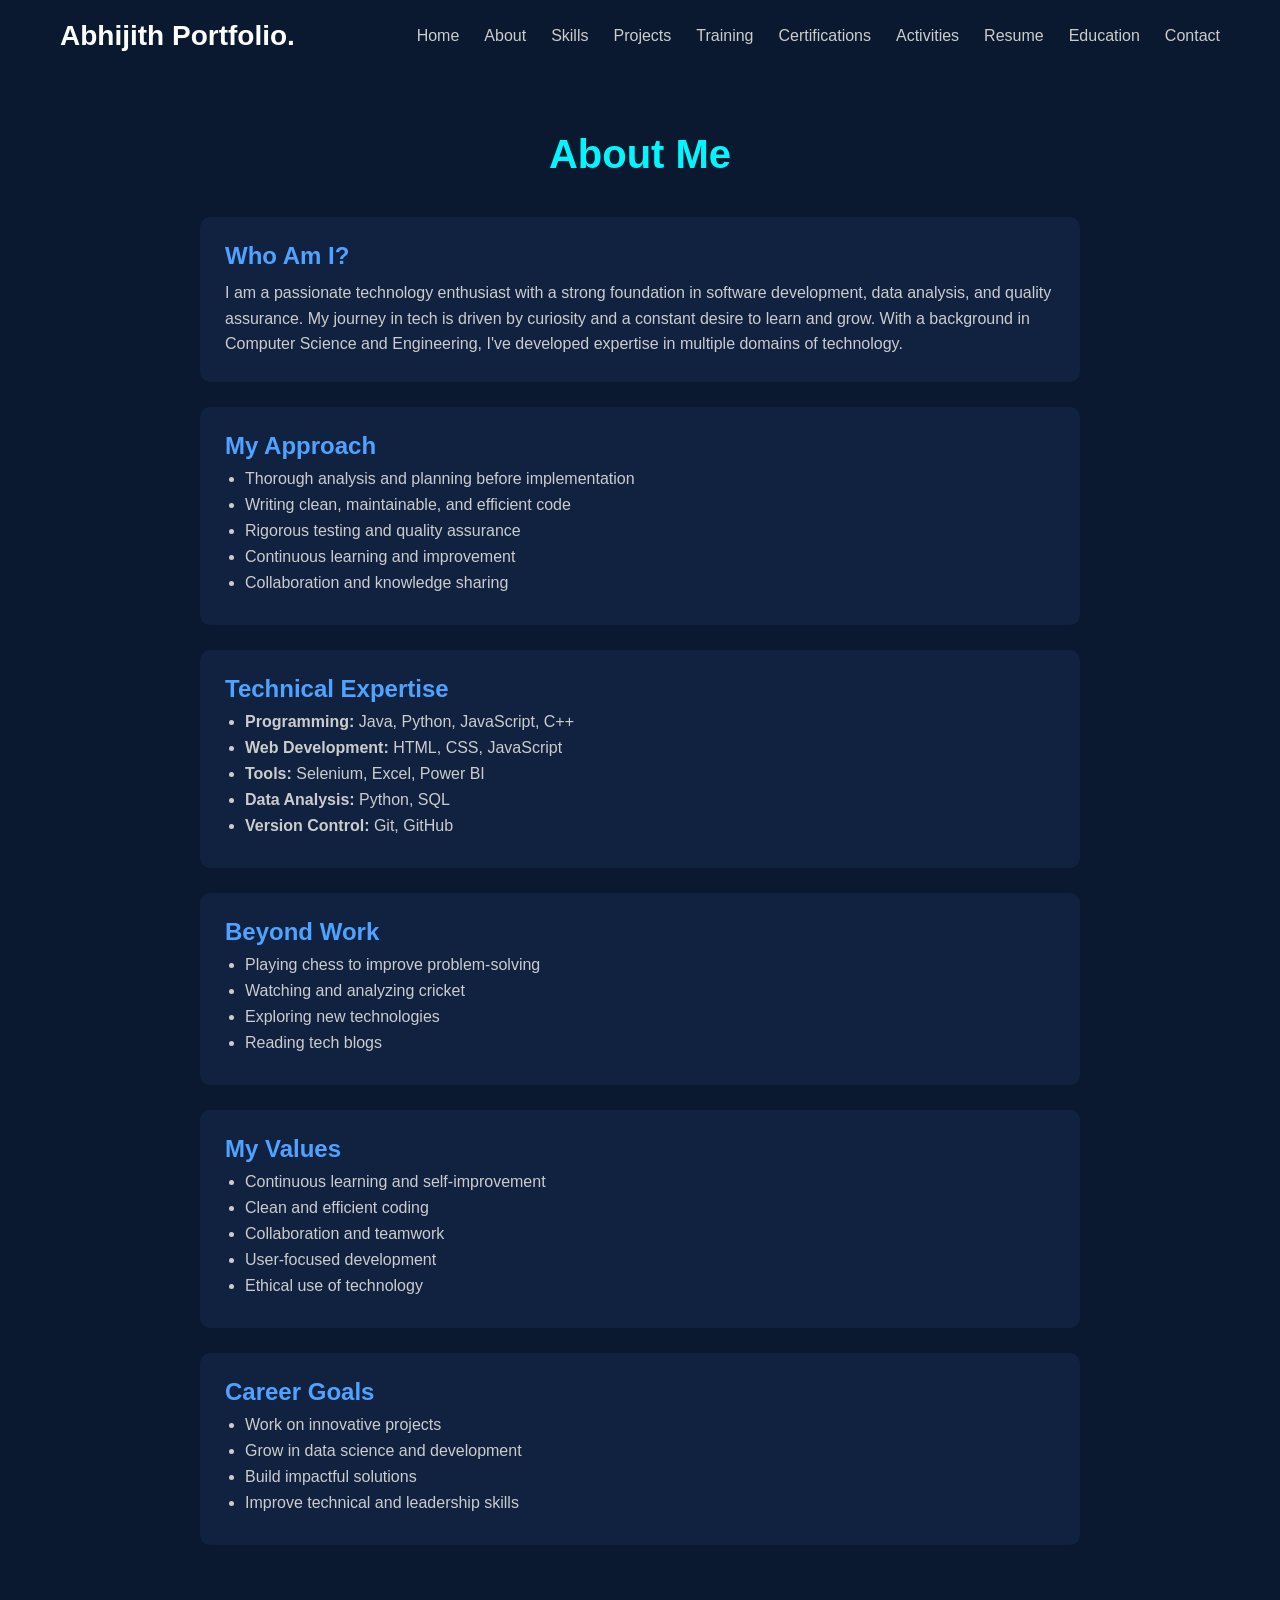
==== about.html @ 68496310 "first commit" ====
<!DOCTYPE html>
<html lang="en">
<head>
  <meta charset="UTF-8">
  <title>About - Abhijith</title>
  <link rel="stylesheet" href="css/style.css">
</head>

<body>

  <!-- 🔥 NAVBAR -->
  <header>
    <div class="navbar">
      <h1 class="logo">Abhijith Portfolio.</h1>

<nav>
        <ul>
    <li><a href="index.html">Home</a></li>
                    <li><a href="about.html">About</a></li>
                    <li><a href="skills.html">Skills</a></li>
                    <li><a href="projects.html">Projects</a></li>
                    
                    <li><a href="Training.html">Training</a></li>
                    <li><a href="Certifications.html">Certifications</a></li>
                    <li><a href="actitvities.html">Activities</a></li>
                    
                    <li><a href="resume.html">Resume</a></li>
                    
                    
                    <li><a href="education.html">Education</a></li>
                    <li><a href="contact.html">Contact</a></li>
                    
        </ul>
      </nav>
    </div>
  </header>

  <!-- 🔥 ABOUT SECTION -->
  <section class="about">

    <h1 class="title">About Me</h1>

    <!-- Who Am I -->
    <div class="about-box">
      <h2>Who Am I?</h2>
      <p>
        I am a passionate technology enthusiast with a strong foundation in software development, 
        data analysis, and quality assurance. My journey in tech is driven by curiosity and a 
        constant desire to learn and grow. With a background in Computer Science and Engineering, 
        I've developed expertise in multiple domains of technology.
      </p>
    </div>

    <!-- My Approach -->
    <div class="about-box">
      <h2>My Approach</h2>
      <ul>
        <li>Thorough analysis and planning before implementation</li>
        <li>Writing clean, maintainable, and efficient code</li>
        <li>Rigorous testing and quality assurance</li>
        <li>Continuous learning and improvement</li>
        <li>Collaboration and knowledge sharing</li>
      </ul>
    </div>

    <!-- Technical Expertise -->
    <div class="about-box">
      <h2>Technical Expertise</h2>
      <ul>
        <li><b>Programming:</b> Java, Python, JavaScript, C++</li>
        <li><b>Web Development:</b> HTML, CSS, JavaScript</li>
        <li><b>Tools:</b> Selenium, Excel, Power BI</li>
        <li><b>Data Analysis:</b> Python, SQL</li>
        <li><b>Version Control:</b> Git, GitHub</li>
      </ul>
    </div>

    <!-- Beyond Work -->
    <div class="about-box">
      <h2>Beyond Work</h2>
      <ul>
        <li>Playing chess to improve problem-solving</li>
        <li>Watching and analyzing cricket</li>
        <li>Exploring new technologies</li>
        <li>Reading tech blogs</li>
      </ul>
    </div>

    <!-- Values -->
    <div class="about-box">
      <h2>My Values</h2>
      <ul>
        <li>Continuous learning and self-improvement</li>
        <li>Clean and efficient coding</li>
        <li>Collaboration and teamwork</li>
        <li>User-focused development</li>
        <li>Ethical use of technology</li>
      </ul>
    </div>

    <!-- Goals -->
    <div class="about-box">
      <h2>Career Goals</h2>
      <ul>
        <li>Work on innovative projects</li>
        <li>Grow in data science and development</li>
        <li>Build impactful solutions</li>
        <li>Improve technical and leadership skills</li>
      </ul>
    </div>

  </section>

</body>
</html>
---- css/style.css ----
/* 🔄 Reset */
* {
  margin: 0;
  padding: 0;
  box-sizing: border-box;
  font-family: Arial, sans-serif;
}

/* 🌑 Background */
body {
  background: #0a192f;
  color: white;
}

/* 🔥 NAVBAR */
.navbar {
  display: flex;
  justify-content: space-between;
  align-items: center;
  padding: 20px 60px;
}

.logo {
  font-size: 28px;
  font-weight: bold;
}

/* Navigation */
nav ul {
  display: flex;
  list-style: none;
  gap: 25px;
}

nav ul li a {
  color: #ccc;
  text-decoration: none;
  transition: 0.3s;
}

nav ul li a:hover,
.active {
  color: #00f7ff;
}

/* 🔥 HERO SECTION */
.hero {
  display: flex;
  justify-content: space-between;
  align-items: center;
  padding: 80px 60px;
}

/* LEFT SIDE */
.hero-text {
  max-width: 600px;
}

.hero-text h3 {
  color: #00f7ff;
  margin-bottom: 10px;
}

.hero-text h1 {
  font-size: 60px;
  margin-bottom: 10px;
}

.hero-text h2 {
  color: #4fa3ff;
  margin-bottom: 15px;
}

.hero-text p {
  color: #ccc;
  margin-bottom: 25px;
  line-height: 1.6;
}

/* Buttons */
.buttons {
  display: flex;
  gap: 15px;
}

.btn {
  padding: 10px 18px;
  border-radius: 6px;
  text-decoration: none;
  color: white;
  font-size: 14px;
  transition: 0.3s;
}

/* Button styles */
.green {
  background: #00c896;
}

.dark {
  background: #1c2b4a;
}

.blue {
  background: #2f6df6;
}

.btn:hover {
  transform: scale(1.05);
}


.hero-img {
  transform: translateX(-40px);
}
.hero-img img {
  width: 450px;
  height: 450px;
  object-fit: cover;

  object-position: top;   /* 👈 THIS FIXES FACE VISIBILITY */

  border-radius: 50%;
  box-shadow: 0 0 40px rgba(0, 247, 255, 0.6);
}

/* 🔥 ABOUT PAGE */
.about {
  padding: 60px;
  max-width: 1000px;
  margin: auto;
}

/* Title */
.title {
  text-align: center;
  font-size: 40px;
  margin-bottom: 40px;
  color: #00f7ff;
}

/* Boxes */
.about-box {
  background: #112240;
  padding: 25px;
  margin-bottom: 25px;
  border-radius: 10px;
  transition: 0.3s;
}

.about-box:hover {
  transform: translateY(-5px);
}

/* Headings */
.about-box h2 {
  color: #4fa3ff;
  margin-bottom: 10px;
}

/* Text */
.about-box p {
  color: #ccc;
  line-height: 1.6;
}

/* Lists */
.about-box ul {
  padding-left: 20px;
}

.about-box ul li {
  margin-bottom: 8px;
  color: #ccc;
}

/* EDUCATION SECTION */
.education {
  padding: 60px;
}

/* Title */
.edu-title {
  text-align: center;
  font-size: 42px;
  color: #4fa3ff;
  margin-bottom: 50px;
}

/* Card */
.edu-card {
  display: flex;
  align-items: center;
  gap: 20px;

  background: #111;
  padding: 25px;
  border-radius: 15px;
  margin-bottom: 30px;

  box-shadow: 0 0 20px rgba(0, 247, 255, 0.2);
  transition: 0.3s;
}

.edu-card:hover {
  transform: translateY(-5px);
  box-shadow: 0 0 35px rgba(0, 247, 255, 0.5);
}

/* Left Image */
.edu-left img {
  width: 70px;
  height: 70px;
  border-radius: 50%;
  object-fit: cover;

  border: 3px solid #00f7ff;
}

/* Right Content */
.edu-right h3 {
  font-size: 18px;
  color: #ccc;
}

.edu-right h2 {
  font-size: 24px;
  color: #00f7ff;
  margin: 5px 0;
}

.edu-right p {
  color: #aaa;
  font-size: 14px;
}

/* 🔥 CERTIFICATIONS SECTION */
.certifications {
  padding: 60px;
}

/* Title */
.cert-title {
  text-align: center;
  font-size: 40px;
  color: #4fa3ff;
  margin-bottom: 40px;
}

/* Grid */
.cert-container {
  display: grid;
  grid-template-columns: repeat(auto-fit, minmax(280px, 1fr));
  gap: 30px;
}

/* Card */
.cert-card {
  background: #1c1c3c;
  padding: 25px;
  border-radius: 15px;
  color: white;

  border: 1px solid rgba(0, 247, 255, 0.2);
  transition: 0.3s;
}

.cert-card:hover {
  transform: translateY(-8px);
  box-shadow: 0 0 20px rgba(0, 247, 255, 0.3);
}

/* Title */
.cert-card h2 {
  font-size: 20px;
  margin-bottom: 15px;
}

/* Text */
.cert-card p {
  color: #ccc;
  margin-bottom: 8px;
}

/* Skills */
.skills {
  margin-top: 10px;
  margin-bottom: 20px;
}

.skills span {
  display: inline-block;
  background: #2a2a6a;
  padding: 6px 10px;
  margin: 4px;
  border-radius: 8px;
  font-size: 12px;
}

/* Button */
.cert-btn {
  display: block;
  text-align: center;
  background: #ccc;
  color: #000;
  padding: 10px;
  border-radius: 8px;
  text-decoration: none;
  font-weight: bold;
}

.cert-btn:hover {
  background: #00f7ff;
}

/* 🔥 RESUME SECTION */
.resume-section {
  padding: 60px;
  text-align: center;
}

.resume-title {
  font-size: 40px;
  color: #4fa3ff;
  margin-bottom: 30px;
}

/* Container */
.resume-container {
  max-width: 900px;
  margin: auto;
  border-radius: 15px;
  overflow: hidden;
  background: #0f172a;

  box-shadow: 0 0 20px rgba(0, 247, 255, 0.3);
}

/* Header bar */
.resume-header {
  display: flex;
  justify-content: space-between;
  align-items: center;
  padding: 12px 20px;
  background: #1e293b;
  color: #ccc;
}

/* Window dots */
.dots span {
  display: inline-block;
  width: 12px;
  height: 12px;
  border-radius: 50%;
  margin-left: 6px;
}

.red { background: red; }
.yellow { background: yellow; }
.green { background: green; }

/* PDF view */
.resume-view {
  height: 500px;   /* scrollable area */
}

.resume-view iframe {
  width: 100%;
  height: 100%;
  border: none;
}

/* Download button */
.download-btn {
  margin-top: 20px;
}

.download-btn a {
  background: #00f7ff;
  color: black;
  padding: 12px 25px;
  border-radius: 8px;
  text-decoration: none;
  font-weight: bold;
  transition: 0.3s;
}

.download-btn a:hover {
  background: #00c3cc;
}

/* 🔥 ACTIVITIES SECTION */
.activities {
  padding: 60px;
}

/* Title */
.act-title {
  font-size: 40px;
  color: #4fa3ff;
  margin-bottom: 40px;
}

/* Card */
.act-card {
  display: flex;
  justify-content: space-between;
  align-items: center;

  background: linear-gradient(135deg, #1c1c3c, #0f172a);
  padding: 25px;
  border-radius: 15px;
  margin-bottom: 30px;

  box-shadow: 0 0 20px rgba(0, 247, 255, 0.2);
  transition: 0.3s;
}

.act-card:hover {
  transform: translateY(-5px);
  box-shadow: 0 0 30px rgba(0, 247, 255, 0.4);
}

/* Content */
.act-content h2 {
  font-size: 22px;
  margin-bottom: 5px;
}

.act-content h3 {
  color: #00f7ff;
  margin-bottom: 10px;
}

.act-content p {
  color: #ccc;
  max-width: 600px;
}

/* Date */
.act-date {
  background: #1e293b;
  padding: 8px 15px;
  border-radius: 20px;
  color: #ccc;
}
/* 🔥 SKILLS SECTION */
.skills {
  padding: 60px;
}

/* Title */
.skills-title {
  text-align: center;
  font-size: 40px;
  color: #4fa3ff;
  margin-bottom: 40px;
}

/* Grid */
.skills-container {
  display: grid;
  grid-template-columns: repeat(auto-fit, minmax(250px, 1fr));
  gap: 30px;
}

/* Card */
.skill-card {
  background: #111;
  padding: 25px;
  border-radius: 15px;

  box-shadow: 0 0 20px rgba(0, 247, 255, 0.2);
  transition: 0.3s;
}

.skill-card:hover {
  transform: translateY(-8px);
  box-shadow: 0 0 30px rgba(0, 247, 255, 0.5);
}

/* Heading */
.skill-card h2 {
  margin-bottom: 15px;
  color: #00f7ff;
}

/* Tags */
.tags span {
  display: inline-block;
  background: #2a2a6a;
  padding: 8px 12px;
  margin: 5px;
  border-radius: 8px;
  font-size: 13px;
}

/* 🔥 PROJECTS SECTION */
.projects {
  padding: 60px;
  display: flex;
  flex-direction: column;
  align-items: center;
}

/* Title */
.proj-title {
  font-size: 40px;
  color: #4fa3ff;
  margin-bottom: 40px;
}

/* Card */
.proj-card {
  width: 80%;
  max-width: 900px;
  margin-bottom: 40px;

  background: #1c1c3c;
  border-radius: 15px;
  overflow: hidden;

  box-shadow: 0 0 20px rgba(0, 247, 255, 0.2);
  transition: 0.3s;
}

.proj-card:hover {
  transform: translateY(-8px);
  box-shadow: 0 0 30px rgba(0, 247, 255, 0.5);
}

/* Image */
.proj-card img {
  width: 100%;
  height: 200px;
  object-fit: cover;
}

/* Content */
.proj-content {
  padding: 20px;
}

.proj-content h2 {
  margin-bottom: 10px;
}

.proj-content p {
  color: #ccc;
  margin-bottom: 15px;
}

/* Skills */
.proj-skills span {
  display: inline-block;
  background: #2a2a6a;
  padding: 6px 10px;
  margin: 4px;
  border-radius: 8px;
  font-size: 12px;
}

/* Button */
.proj-btn {
  display: inline-block;
  margin-top: 15px;
  padding: 10px 20px;

  background: #2f6df6;
  color: white;
  border-radius: 8px;
  text-decoration: none;
}

.proj-btn:hover {
  background: #00f7ff;
  color: black;
}


/* CONTACT */
.contact {
  padding: 60px;
  text-align: center;
}

.contact-title {
  font-size: 40px;
  color: #4fa3ff;
}

.contact-sub {
  margin: 15px 0 40px;
  color: #ccc;
}

/* Layout */
.contact-container {
  display: flex;
  gap: 30px;
  justify-content: center;
  flex-wrap: wrap;
}

/* Form */
.contact-form {
  background: #1c1c3c;
  padding: 25px;
  border-radius: 15px;
  width: 350px;
}

.contact-form input,
.contact-form textarea {
  width: 100%;
  margin: 10px 0;
  padding: 10px;
  border-radius: 8px;
  border: none;
}

.contact-form textarea {
  height: 120px;
}

.contact-form button {
  width: 100%;
  padding: 10px;
  background: #2f6df6;
  color: white;
  border: none;
  border-radius: 8px;
}

/* Info */
.contact-info {
  background: #111;
  padding: 25px;
  border-radius: 15px;
  width: 300px;
}

/* CONTACT INFO CARD */
.contact-info {
  background: #111827;
  padding: 30px;
  border-radius: 15px;
  width: 320px;

  box-shadow: 0 0 20px rgba(0, 247, 255, 0.2);
}

/* Title */
.contact-info h2 {
  margin-bottom: 20px;
  color: #4fa3ff;
}

/* Each row */
.info-item {
  display: flex;
  align-items: center;
  gap: 10px;
  margin-bottom: 15px;
}

/* Icon */
.info-item span {
  font-size: 20px;
}

/* Text */
.info-item p {
  color: #ccc;
  font-size: 14px;
}

/* Links */
.info-item a {
  color: #00f7ff;
  text-decoration: none;
}

.info-item a:hover {
  text-decoration: underline;
}

/* 🔥 TRAINING SECTION */
.training {
  padding: 60px;
  display: flex;
  flex-direction: column;
  align-items: center;
}

/* Title */
.train-title {
  font-size: 40px;
  color: #4fa3ff;
  margin-bottom: 40px;
}

/* Card */
.train-card {
  width: 80%;
  max-width: 800px;

  background: #1c1c3c;
  padding: 30px;
  border-radius: 15px;

  box-shadow: 0 0 20px rgba(0, 247, 255, 0.2);
  transition: 0.3s;
}

.train-card:hover {
  transform: translateY(-8px);
  box-shadow: 0 0 30px rgba(0, 247, 255, 0.5);
}

/* Title */
.train-card h2 {
  margin-bottom: 10px;
}

/* Text */
.train-card p {
  color: #ccc;
  margin-bottom: 10px;
}

/* Points */
.train-points {
  margin: 15px 0;
  padding-left: 20px;
}

.train-points li {
  margin-bottom: 8px;
  color: #ccc;
}

/* Skills (same style as certificates) */
.train-skills span {
  display: inline-block;
  background: #2a2a6a;
  padding: 6px 10px;
  margin: 5px;
  border-radius: 8px;
  font-size: 12px;
}

/* Button */
.train-btn {
  display: block;
  margin-top: 20px;
  text-align: center;

  background: #ccc;
  color: #000;
  padding: 10px;
  border-radius: 8px;
  text-decoration: none;
  font-weight: bold;
}

.train-btn:hover {
  background: #00f7ff;
}

/* CARD CONTAINER */
.train-card {
  width: 80%;
  max-width: 800px;
  height: 400px;
  perspective: 1000px;
}

/* INNER ROTATION */
.train-inner {
  position: relative;
  width: 100%;
  height: 100%;
  transition: transform 0.8s;
  transform-style: preserve-3d;
}

/* FLIP ON HOVER */
.train-card:hover .train-inner {
  transform: rotateY(180deg);
}

/* FRONT & BACK */
.train-front,
.train-back {
  position: absolute;
  width: 100%;
  height: 100%;

  backface-visibility: hidden;
  border-radius: 15px;
  padding: 25px;
}

/* FRONT STYLE */
.train-front {
  background: #1c1c3c;
  box-shadow: 0 0 20px rgba(0, 247, 255, 0.2);
}

/* BACK STYLE */
.train-back {
  background: #000;
  transform: rotateY(180deg);

  display: flex;
  align-items: center;
  justify-content: center;
}

/* CERTIFICATE IMAGE */
.train-back img {
  width: 100%;
  height: 100%;
  object-fit: contain;
  border-radius: 10px;
}
/* CARD */
.train-card {
  width: 80%;
  max-width: 800px;
  height: 400px;
  perspective: 1000px;
  margin: auto;
}

/* INNER */
.train-inner {
  position: relative;
  width: 100%;
  height: 100%;
  transition: transform 0.8s;
  transform-style: preserve-3d;
}

/* FLIP */
.train-card:hover .train-inner {
  transform: rotateY(180deg);
}

/* FRONT + BACK */
.train-front,
.train-back {
  position: absolute;
  width: 100%;
  height: 100%;

  backface-visibility: hidden;   /* 🔥 VERY IMPORTANT */
  border-radius: 15px;
}

/* FRONT */
.train-front {
  background: #1c1c3c;
  padding: 25px;
  z-index: 2;
}

/* BACK */
.train-back {
  background: #000;
  transform: rotateY(180deg);

  display: flex;
  justify-content: center;
  align-items: center;

  position: absolute;
}

/* IMAGE */
.train-back img {
  width: 90%;
  height: 90%;
  object-fit: contain;
  border-radius: 10px;
}

/* DOWNLOAD ICON */
.download-icon {
  position: absolute;
  top: 15px;
  right: 15px;

  background: rgba(255,255,255,0.2);
  padding: 8px 10px;
  border-radius: 50%;

  color: #00f7ff;
  font-size: 18px;
  text-decoration: none;

  z-index: 3;
}

.download-icon:hover {
  background: #00f7ff;
  color: black;
}
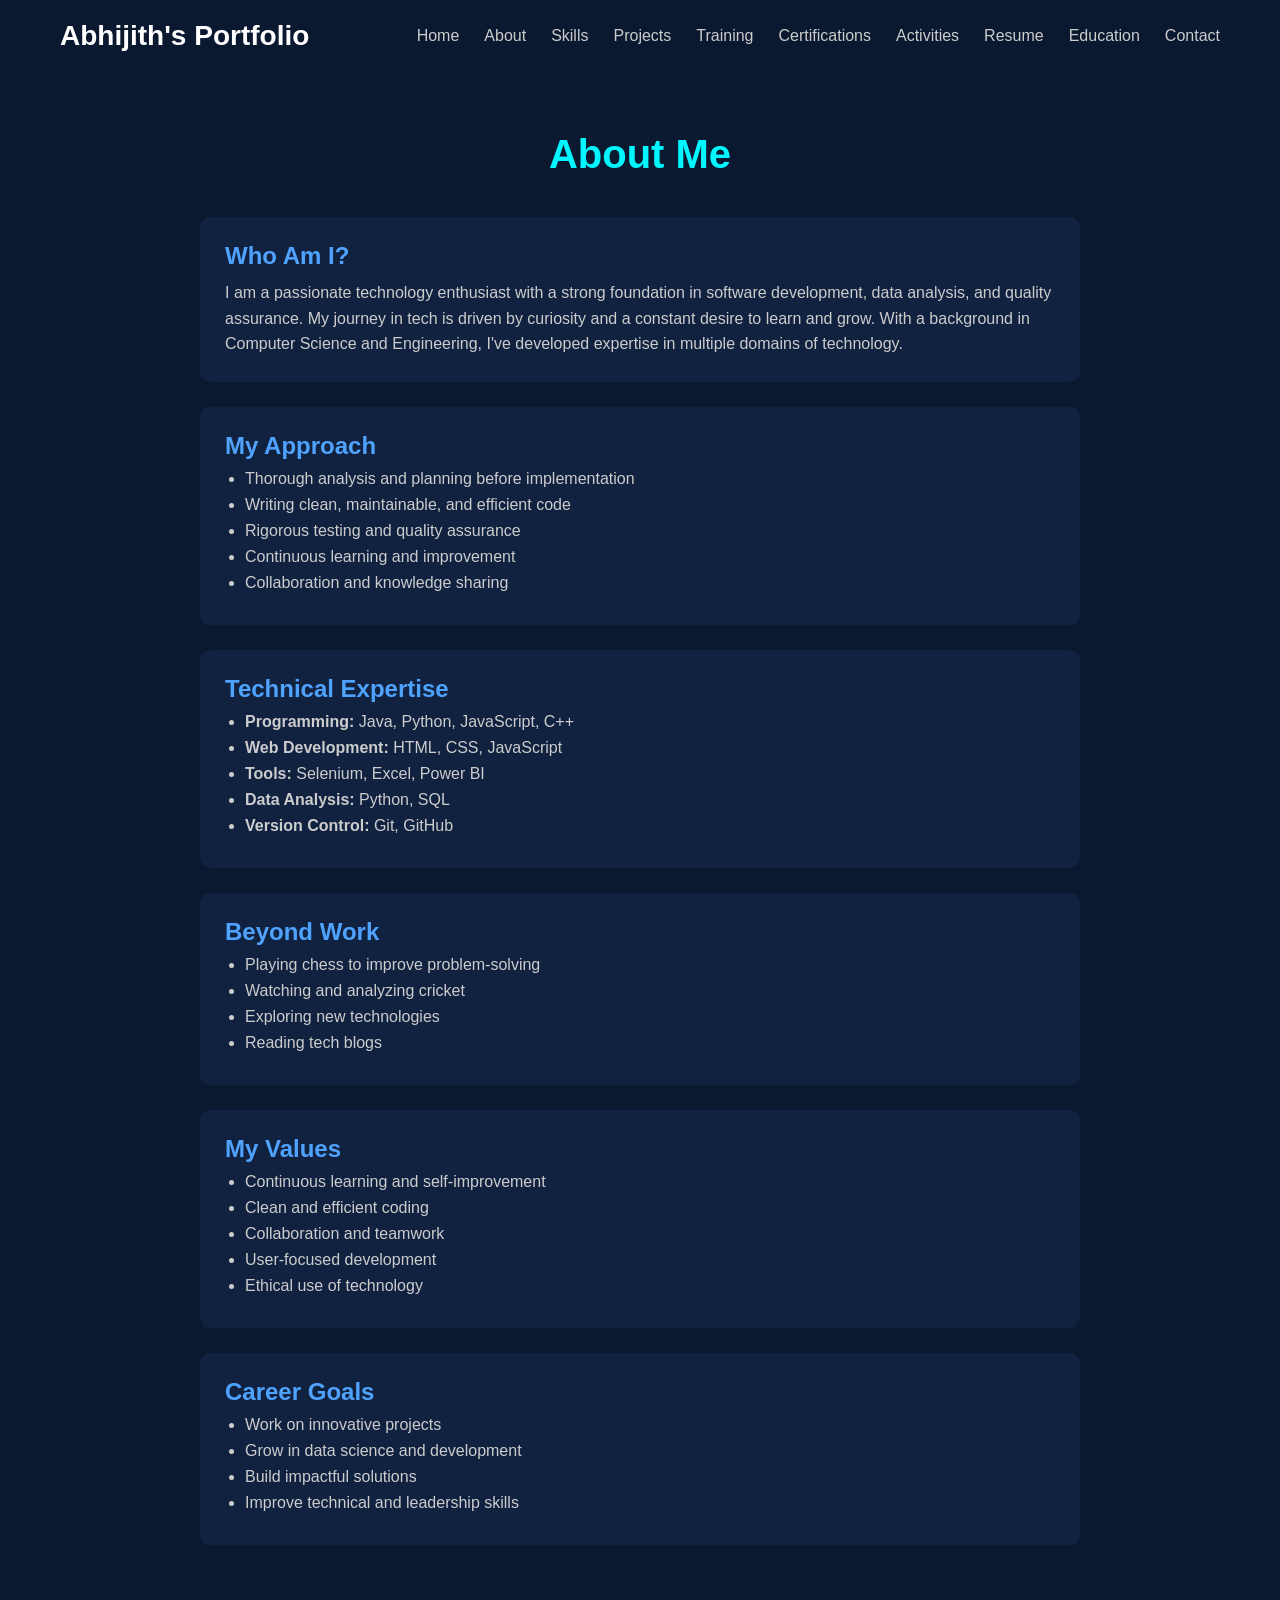
==== commit 47ca79de: "updated portfolio" ====
--- a/about.html
+++ b/about.html
@@ -11,14 +11,14 @@
   <!-- 🔥 NAVBAR -->
   <header>
     <div class="navbar">
-      <h1 class="logo">Abhijith Portfolio.</h1>
+      <h1 class="logo">Abhijith's Portfolio</h1>
 
 <nav>
         <ul>
     <li><a href="index.html">Home</a></li>
                     <li><a href="about.html">About</a></li>
                     <li><a href="skills.html">Skills</a></li>
-                    <li><a href="projects.html">Projects</a></li>
+                    <li><a href="temp.html">Projects</a></li>
                     
                     <li><a href="Training.html">Training</a></li>
                     <li><a href="Certifications.html">Certifications</a></li>
--- a/css/style.css
+++ b/css/style.css
@@ -5,7 +5,41 @@
   box-sizing: border-box;
   font-family: Arial, sans-serif;
 }
-
+.name span {
+  display: inline-block;
+  transition: 0.3s;
+}
+
+.name span:hover {
+  color: #00f7ff;
+  text-shadow: 0 0 20px #00f7ff;
+}
+
+/* continuous shine */
+.name span {
+  animation: shine 3s infinite;
+}
+
+.name span:nth-child(1) { animation-delay: 0s; }
+.name span:nth-child(2) { animation-delay: 0.1s; }
+.name span:nth-child(3) { animation-delay: 0.2s; }
+.name span:nth-child(4) { animation-delay: 0.3s; }
+.name span:nth-child(5) { animation-delay: 0.4s; }
+.name span:nth-child(6) { animation-delay: 0.5s; }
+.name span:nth-child(7) { animation-delay: 0.6s; }
+.name span:nth-child(8) { animation-delay: 0.7s; }
+
+@keyframes shine {
+  0% { color: white; }
+  50% { color: #00f7ff; text-shadow: 0 0 20px #00f7ff; }
+  100% { color: white; }
+}
+.name {
+  white-space: nowrap;   /* 🔥 forces single line */
+}
+.name {
+  font-size: 50px;   /* adjust if needed */
+}
 /* 🌑 Background */
 body {
   background: #0a192f;
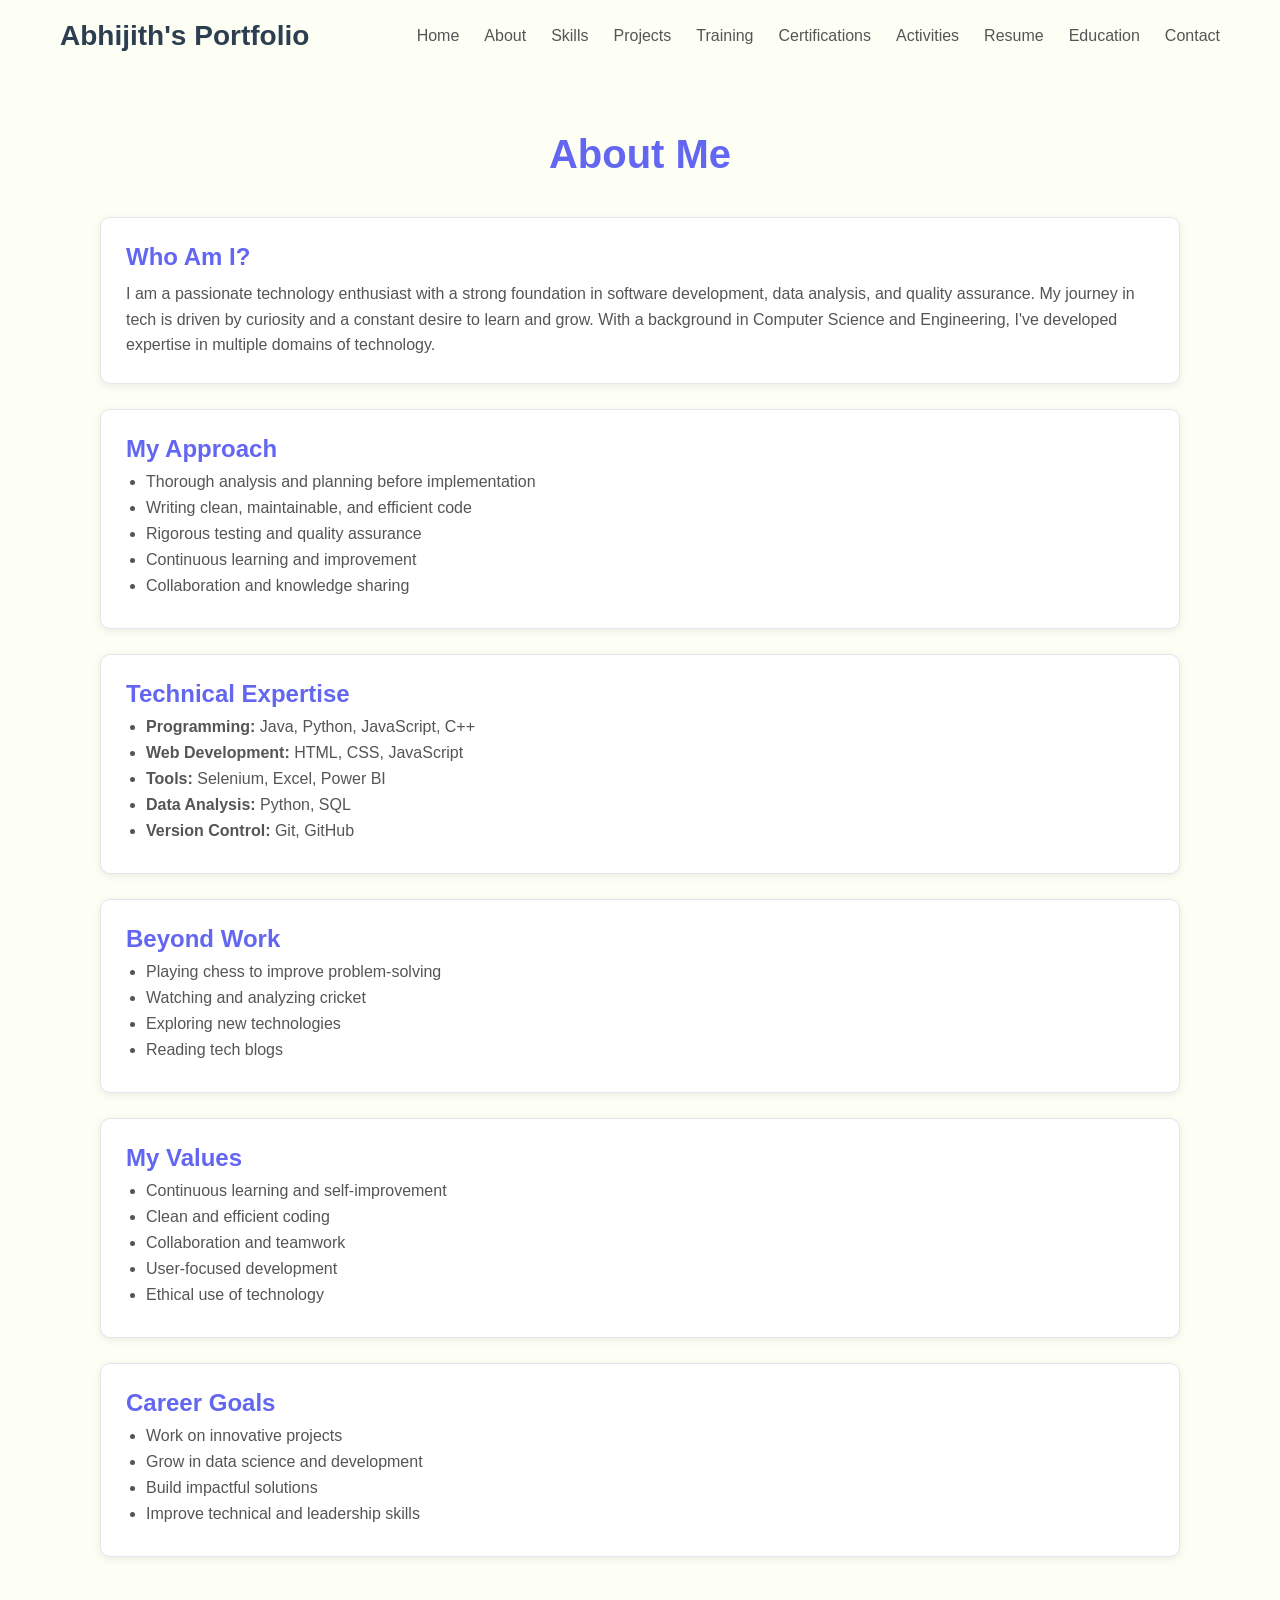
==== commit daf3cbe3: "updated portfolio changes" ====
--- a/about.html
+++ b/about.html
@@ -2,6 +2,7 @@
 <html lang="en">
 <head>
   <meta charset="UTF-8">
+  <meta name="viewport" content="width=device-width, initial-scale=1.0">
   <title>About - Abhijith</title>
   <link rel="stylesheet" href="css/style.css">
 </head>
--- a/css/style.css
+++ b/css/style.css
@@ -11,8 +11,8 @@
 }
 
 .name span:hover {
-  color: #00f7ff;
-  text-shadow: 0 0 20px #00f7ff;
+  color: #6366f1;
+  text-shadow: 0 0 20px rgba(99, 102, 241, 0.5);
 }
 
 /* continuous shine */
@@ -30,9 +30,9 @@
 .name span:nth-child(8) { animation-delay: 0.7s; }
 
 @keyframes shine {
-  0% { color: white; }
-  50% { color: #00f7ff; text-shadow: 0 0 20px #00f7ff; }
-  100% { color: white; }
+  0% { color: #2c3e50; }
+  50% { color: #6366f1; text-shadow: 0 0 20px rgba(99, 102, 241, 0.5); }
+  100% { color: #2c3e50; }
 }
 .name {
   white-space: nowrap;   /* 🔥 forces single line */
@@ -42,8 +42,8 @@
 }
 /* 🌑 Background */
 body {
-  background: #0a192f;
-  color: white;
+  background: #fdfff5;
+  color: #2c3e50;
 }
 
 /* 🔥 NAVBAR */
@@ -67,14 +67,15 @@
 }
 
 nav ul li a {
-  color: #ccc;
+  color: #555;
   text-decoration: none;
   transition: 0.3s;
+  font-weight: 500;
 }
 
 nav ul li a:hover,
 .active {
-  color: #00f7ff;
+  color: #6366f1;
 }
 
 /* 🔥 HERO SECTION */
@@ -91,22 +92,23 @@
 }
 
 .hero-text h3 {
-  color: #00f7ff;
+  color: #6366f1;
   margin-bottom: 10px;
 }
 
 .hero-text h1 {
   font-size: 60px;
   margin-bottom: 10px;
+  color: #2c3e50;
 }
 
 .hero-text h2 {
-  color: #4fa3ff;
+  color: #0ea5e9;
   margin-bottom: 15px;
 }
 
 .hero-text p {
-  color: #ccc;
+  color: #555;
   margin-bottom: 25px;
   line-height: 1.6;
 }
@@ -128,15 +130,15 @@
 
 /* Button styles */
 .green {
-  background: #00c896;
+  background: #10b981;
 }
 
 .dark {
-  background: #1c2b4a;
+  background: #6366f1;
 }
 
 .blue {
-  background: #2f6df6;
+  background: #0ea5e9;
 }
 
 .btn:hover {
@@ -155,7 +157,7 @@
   object-position: top;   /* 👈 THIS FIXES FACE VISIBILITY */
 
   border-radius: 50%;
-  box-shadow: 0 0 40px rgba(0, 247, 255, 0.6);
+  box-shadow: 0 0 40px rgba(99, 102, 241, 0.3);
 }
 
 /* 🔥 ABOUT PAGE */
@@ -170,31 +172,34 @@
   text-align: center;
   font-size: 40px;
   margin-bottom: 40px;
-  color: #00f7ff;
+  color: #6366f1;
 }
 
 /* Boxes */
 .about-box {
-  background: #112240;
+  background: #ffffff;
   padding: 25px;
   margin-bottom: 25px;
   border-radius: 10px;
   transition: 0.3s;
+  box-shadow: 0 2px 8px rgba(0, 0, 0, 0.08);
+  border: 1px solid #e1e8ed;
 }
 
 .about-box:hover {
   transform: translateY(-5px);
+  box-shadow: 0 8px 16px rgba(99, 102, 241, 0.15);
 }
 
 /* Headings */
 .about-box h2 {
-  color: #4fa3ff;
+  color: #6366f1;
   margin-bottom: 10px;
 }
 
 /* Text */
 .about-box p {
-  color: #ccc;
+  color: #555;
   line-height: 1.6;
 }
 
@@ -205,7 +210,7 @@
 
 .about-box ul li {
   margin-bottom: 8px;
-  color: #ccc;
+  color: #555;
 }
 
 /* EDUCATION SECTION */
@@ -217,7 +222,7 @@
 .edu-title {
   text-align: center;
   font-size: 42px;
-  color: #4fa3ff;
+  color: #6366f1;
   margin-bottom: 50px;
 }
 
@@ -227,18 +232,19 @@
   align-items: center;
   gap: 20px;
 
-  background: #111;
+  background: #ffffff;
   padding: 25px;
   border-radius: 15px;
   margin-bottom: 30px;
 
-  box-shadow: 0 0 20px rgba(0, 247, 255, 0.2);
+  box-shadow: 0 2px 8px rgba(0, 0, 0, 0.08);
+  border: 1px solid #e1e8ed;
   transition: 0.3s;
 }
 
 .edu-card:hover {
   transform: translateY(-5px);
-  box-shadow: 0 0 35px rgba(0, 247, 255, 0.5);
+  box-shadow: 0 8px 16px rgba(99, 102, 241, 0.15);
 }
 
 /* Left Image */
@@ -248,23 +254,23 @@
   border-radius: 50%;
   object-fit: cover;
 
-  border: 3px solid #00f7ff;
+  border: 3px solid #6366f1;
 }
 
 /* Right Content */
 .edu-right h3 {
   font-size: 18px;
-  color: #ccc;
+  color: #888;
 }
 
 .edu-right h2 {
   font-size: 24px;
-  color: #00f7ff;
+  color: #6366f1;
   margin: 5px 0;
 }
 
 .edu-right p {
-  color: #aaa;
+  color: #666;
   font-size: 14px;
 }
 
@@ -277,7 +283,7 @@
 .cert-title {
   text-align: center;
   font-size: 40px;
-  color: #4fa3ff;
+  color: #6366f1;
   margin-bottom: 40px;
 }
 
@@ -290,29 +296,31 @@
 
 /* Card */
 .cert-card {
-  background: #1c1c3c;
+  background: #ffffff;
   padding: 25px;
   border-radius: 15px;
-  color: white;
-
-  border: 1px solid rgba(0, 247, 255, 0.2);
+  color: #2c3e50;
+
+  border: 1px solid #e1e8ed;
+  box-shadow: 0 2px 8px rgba(0, 0, 0, 0.08);
   transition: 0.3s;
 }
 
 .cert-card:hover {
   transform: translateY(-8px);
-  box-shadow: 0 0 20px rgba(0, 247, 255, 0.3);
+  box-shadow: 0 8px 16px rgba(99, 102, 241, 0.15);
 }
 
 /* Title */
 .cert-card h2 {
   font-size: 20px;
   margin-bottom: 15px;
+  color: #2c3e50;
 }
 
 /* Text */
 .cert-card p {
-  color: #ccc;
+  color: #555;
   margin-bottom: 8px;
 }
 
@@ -324,27 +332,30 @@
 
 .skills span {
   display: inline-block;
-  background: #2a2a6a;
+  background: #e0e7ff;
   padding: 6px 10px;
   margin: 4px;
   border-radius: 8px;
   font-size: 12px;
+  color: #6366f1;
+  border: 1px solid #c7d2fe;
 }
 
 /* Button */
 .cert-btn {
   display: block;
   text-align: center;
-  background: #ccc;
-  color: #000;
+  background: #6366f1;
+  color: white;
   padding: 10px;
   border-radius: 8px;
   text-decoration: none;
   font-weight: bold;
+  transition: 0.3s;
 }
 
 .cert-btn:hover {
-  background: #00f7ff;
+  background: #4f46e5;
 }
 
 /* 🔥 RESUME SECTION */
@@ -355,7 +366,7 @@
 
 .resume-title {
   font-size: 40px;
-  color: #4fa3ff;
+  color: #6366f1;
   margin-bottom: 30px;
 }
 
@@ -365,9 +376,10 @@
   margin: auto;
   border-radius: 15px;
   overflow: hidden;
-  background: #0f172a;
-
-  box-shadow: 0 0 20px rgba(0, 247, 255, 0.3);
+  background: #ffffff;
+
+  box-shadow: 0 4px 16px rgba(99, 102, 241, 0.15);
+  border: 1px solid #e1e8ed;
 }
 
 /* Header bar */
@@ -376,8 +388,9 @@
   justify-content: space-between;
   align-items: center;
   padding: 12px 20px;
-  background: #1e293b;
-  color: #ccc;
+  background: #f8f9fa;
+  color: #555;
+  border-bottom: 1px solid #e1e8ed;
 }
 
 /* Window dots */
@@ -410,8 +423,8 @@
 }
 
 .download-btn a {
-  background: #00f7ff;
-  color: black;
+  background: #6366f1;
+  color: white;
   padding: 12px 25px;
   border-radius: 8px;
   text-decoration: none;
@@ -420,7 +433,7 @@
 }
 
 .download-btn a:hover {
-  background: #00c3cc;
+  background: #4f46e5;
 }
 
 /* 🔥 ACTIVITIES SECTION */
@@ -431,7 +444,7 @@
 /* Title */
 .act-title {
   font-size: 40px;
-  color: #4fa3ff;
+  color: #6366f1;
   margin-bottom: 40px;
 }
 
@@ -441,42 +454,45 @@
   justify-content: space-between;
   align-items: center;
 
-  background: linear-gradient(135deg, #1c1c3c, #0f172a);
+  background: linear-gradient(135deg, #fafbfc, #ffffff);
   padding: 25px;
   border-radius: 15px;
   margin-bottom: 30px;
 
-  box-shadow: 0 0 20px rgba(0, 247, 255, 0.2);
+  box-shadow: 0 2px 8px rgba(0, 0, 0, 0.08);
+  border: 1px solid #e1e8ed;
   transition: 0.3s;
 }
 
 .act-card:hover {
   transform: translateY(-5px);
-  box-shadow: 0 0 30px rgba(0, 247, 255, 0.4);
+  box-shadow: 0 8px 16px rgba(99, 102, 241, 0.15);
 }
 
 /* Content */
 .act-content h2 {
   font-size: 22px;
   margin-bottom: 5px;
+  color: #2c3e50;
 }
 
 .act-content h3 {
-  color: #00f7ff;
+  color: #6366f1;
   margin-bottom: 10px;
 }
 
 .act-content p {
-  color: #ccc;
+  color: #555;
   max-width: 600px;
 }
 
 /* Date */
 .act-date {
-  background: #1e293b;
+  background: #e0e7ff;
   padding: 8px 15px;
   border-radius: 20px;
-  color: #ccc;
+  color: #6366f1;
+  font-weight: 500;
 }
 /* 🔥 SKILLS SECTION */
 .skills {
@@ -487,7 +503,7 @@
 .skills-title {
   text-align: center;
   font-size: 40px;
-  color: #4fa3ff;
+  color: #6366f1;
   margin-bottom: 40px;
 }
 
@@ -500,33 +516,36 @@
 
 /* Card */
 .skill-card {
-  background: #111;
+  background: #ffffff;
   padding: 25px;
   border-radius: 15px;
 
-  box-shadow: 0 0 20px rgba(0, 247, 255, 0.2);
+  box-shadow: 0 2px 8px rgba(0, 0, 0, 0.08);
+  border: 1px solid #e1e8ed;
   transition: 0.3s;
 }
 
 .skill-card:hover {
   transform: translateY(-8px);
-  box-shadow: 0 0 30px rgba(0, 247, 255, 0.5);
+  box-shadow: 0 8px 16px rgba(99, 102, 241, 0.15);
 }
 
 /* Heading */
 .skill-card h2 {
   margin-bottom: 15px;
-  color: #00f7ff;
+  color: #6366f1;
 }
 
 /* Tags */
 .tags span {
   display: inline-block;
-  background: #2a2a6a;
+  background: #e0e7ff;
   padding: 8px 12px;
   margin: 5px;
   border-radius: 8px;
   font-size: 13px;
+  color: #6366f1;
+  border: 1px solid #c7d2fe;
 }
 
 /* 🔥 PROJECTS SECTION */
@@ -540,7 +559,7 @@
 /* Title */
 .proj-title {
   font-size: 40px;
-  color: #4fa3ff;
+  color: #6366f1;
   margin-bottom: 40px;
 }
 
@@ -550,17 +569,18 @@
   max-width: 900px;
   margin-bottom: 40px;
 
-  background: #1c1c3c;
+  background: #ffffff;
   border-radius: 15px;
   overflow: hidden;
 
-  box-shadow: 0 0 20px rgba(0, 247, 255, 0.2);
+  box-shadow: 0 2px 8px rgba(0, 0, 0, 0.08);
+  border: 1px solid #e1e8ed;
   transition: 0.3s;
 }
 
 .proj-card:hover {
   transform: translateY(-8px);
-  box-shadow: 0 0 30px rgba(0, 247, 255, 0.5);
+  box-shadow: 0 8px 16px rgba(99, 102, 241, 0.15);
 }
 
 /* Image */
@@ -577,21 +597,24 @@
 
 .proj-content h2 {
   margin-bottom: 10px;
+  color: #2c3e50;
 }
 
 .proj-content p {
-  color: #ccc;
+  color: #555;
   margin-bottom: 15px;
 }
 
 /* Skills */
 .proj-skills span {
   display: inline-block;
-  background: #2a2a6a;
+  background: #e0e7ff;
   padding: 6px 10px;
   margin: 4px;
   border-radius: 8px;
   font-size: 12px;
+  color: #6366f1;
+  border: 1px solid #c7d2fe;
 }
 
 /* Button */
@@ -600,15 +623,15 @@
   margin-top: 15px;
   padding: 10px 20px;
 
-  background: #2f6df6;
+  background: #0ea5e9;
   color: white;
   border-radius: 8px;
   text-decoration: none;
+  transition: 0.3s;
 }
 
 .proj-btn:hover {
-  background: #00f7ff;
-  color: black;
+  background: #0284c7;
 }
 
 
@@ -620,12 +643,12 @@
 
 .contact-title {
   font-size: 40px;
-  color: #4fa3ff;
+  color: #6366f1;
 }
 
 .contact-sub {
   margin: 15px 0 40px;
-  color: #ccc;
+  color: #555;
 }
 
 /* Layout */
@@ -638,10 +661,12 @@
 
 /* Form */
 .contact-form {
-  background: #1c1c3c;
+  background: #ffffff;
   padding: 25px;
   border-radius: 15px;
   width: 350px;
+  box-shadow: 0 2px 8px rgba(0, 0, 0, 0.08);
+  border: 1px solid #e1e8ed;
 }
 
 .contact-form input,
@@ -650,7 +675,9 @@
   margin: 10px 0;
   padding: 10px;
   border-radius: 8px;
-  border: none;
+  border: 1px solid #e1e8ed;
+  background: #f8f9fa;
+  color: #2c3e50;
 }
 
 .contact-form textarea {
@@ -660,34 +687,33 @@
 .contact-form button {
   width: 100%;
   padding: 10px;
-  background: #2f6df6;
+  background: #6366f1;
   color: white;
   border: none;
   border-radius: 8px;
+  transition: 0.3s;
+  cursor: pointer;
+}
+
+.contact-form button:hover {
+  background: #4f46e5;
 }
 
 /* Info */
 .contact-info {
-  background: #111;
-  padding: 25px;
-  border-radius: 15px;
-  width: 300px;
-}
-
-/* CONTACT INFO CARD */
-.contact-info {
-  background: #111827;
+  background: #ffffff;
   padding: 30px;
   border-radius: 15px;
   width: 320px;
 
-  box-shadow: 0 0 20px rgba(0, 247, 255, 0.2);
+  box-shadow: 0 2px 8px rgba(0, 0, 0, 0.08);
+  border: 1px solid #e1e8ed;
 }
 
 /* Title */
 .contact-info h2 {
   margin-bottom: 20px;
-  color: #4fa3ff;
+  color: #6366f1;
 }
 
 /* Each row */
@@ -701,21 +727,24 @@
 /* Icon */
 .info-item span {
   font-size: 20px;
+  color: #6366f1;
 }
 
 /* Text */
 .info-item p {
-  color: #ccc;
+  color: #555;
   font-size: 14px;
 }
 
 /* Links */
 .info-item a {
-  color: #00f7ff;
+  color: #0ea5e9;
   text-decoration: none;
+  transition: 0.3s;
 }
 
 .info-item a:hover {
+  color: #6366f1;
   text-decoration: underline;
 }
 
@@ -730,7 +759,7 @@
 /* Title */
 .train-title {
   font-size: 40px;
-  color: #4fa3ff;
+  color: #6366f1;
   margin-bottom: 40px;
 }
 
@@ -755,11 +784,12 @@
 /* Title */
 .train-card h2 {
   margin-bottom: 10px;
+  color: #2c3e50;
 }
 
 /* Text */
 .train-card p {
-  color: #ccc;
+  color: #555;
   margin-bottom: 10px;
 }
 
@@ -771,17 +801,19 @@
 
 .train-points li {
   margin-bottom: 8px;
-  color: #ccc;
+  color: #555;
 }
 
 /* Skills (same style as certificates) */
 .train-skills span {
   display: inline-block;
-  background: #2a2a6a;
+  background: #e0e7ff;
   padding: 6px 10px;
   margin: 5px;
   border-radius: 8px;
   font-size: 12px;
+  color: #6366f1;
+  border: 1px solid #c7d2fe;
 }
 
 /* Button */
@@ -790,12 +822,13 @@
   margin-top: 20px;
   text-align: center;
 
-  background: #ccc;
-  color: #000;
+  background: #6366f1;
+  color: white;
   padding: 10px;
   border-radius: 8px;
   text-decoration: none;
   font-weight: bold;
+  transition: 0.3s;
 }
 
 .train-btn:hover {
@@ -895,14 +928,17 @@
 
 /* FRONT */
 .train-front {
-  background: #1c1c3c;
+  background: #ffffff;
   padding: 25px;
   z-index: 2;
+  box-shadow: 0 2px 8px rgba(0, 0, 0, 0.08);
+  border: 1px solid #e1e8ed;
+  color: #2c3e50;
 }
 
 /* BACK */
 .train-back {
-  background: #000;
+  background: #f0f4f8;
   transform: rotateY(180deg);
 
   display: flex;
@@ -926,18 +962,508 @@
   top: 15px;
   right: 15px;
 
-  background: rgba(255,255,255,0.2);
+  background: #e0e7ff;
   padding: 8px 10px;
   border-radius: 50%;
 
-  color: #00f7ff;
+  color: #6366f1;
   font-size: 18px;
   text-decoration: none;
+  transition: 0.3s;
 
   z-index: 3;
 }
 
 .download-icon:hover {
-  background: #00f7ff;
-  color: black;
+  background: #6366f1;
+  color: white;
+}
+
+/* 📱 MOBILE & TABLET RESPONSIVE DESIGN */
+
+/* EXTRA SMALL DEVICES (< 480px) */
+@media (max-width: 479px) {
+  /* Reset padding and margin */
+  * {
+    margin: 0;
+    padding: 0;
+  }
+
+  /* NAVBAR */
+  .navbar {
+    flex-direction: column;
+    padding: 15px 20px;
+    gap: 15px;
+  }
+
+  .logo {
+    font-size: 20px;
+  }
+
+  nav ul {
+    flex-direction: column;
+    gap: 10px;
+    align-items: center;
+  }
+
+  nav ul li a {
+    font-size: 13px;
+  }
+
+  /* HERO SECTION */
+  .hero {
+    flex-direction: column;
+    padding: 30px 15px;
+    gap: 30px;
+  }
+
+  .hero-text {
+    max-width: 100%;
+  }
+
+  .hero-text h1 {
+    font-size: 28px;
+  }
+
+  .hero-text h2 {
+    font-size: 16px;
+  }
+
+  .hero-text h3 {
+    font-size: 14px;
+  }
+
+  .hero-text p {
+    font-size: 13px;
+    margin-bottom: 15px;
+  }
+
+  /* Buttons */
+  .buttons {
+    flex-direction: column;
+    gap: 10px;
+    width: 100%;
+  }
+
+  .btn {
+    width: 100%;
+    padding: 12px 15px;
+    font-size: 13px;
+    text-align: center;
+  }
+
+  /* Hero image */
+  .hero-img {
+    transform: translateX(0);
+  }
+
+  .hero-img img {
+    width: 250px;
+    height: 250px;
+  }
+
+  /* PAGES */
+  .about,
+  .education,
+  .certifications,
+  .resume-section,
+  .activities,
+  .skills,
+  .projects,
+  .contact,
+  .training {
+    padding: 30px 15px;
+  }
+
+  /* Titles */
+  .title,
+  .edu-title,
+  .cert-title,
+  .resume-title,
+  .act-title,
+  .skills-title,
+  .proj-title,
+  .contact-title,
+  .train-title {
+    font-size: 24px;
+    margin-bottom: 25px;
+  }
+
+  /* Cards */
+  .about-box,
+  .edu-card,
+  .cert-card,
+  .skill-card,
+  .train-front,
+  .train-back {
+    padding: 15px;
+  }
+
+  /* Education card */
+  .edu-card {
+    flex-direction: column;
+    gap: 15px;
+  }
+
+  /* Certification grid */
+  .cert-container {
+    grid-template-columns: 1fr;
+    gap: 15px;
+  }
+
+  /* Contact */
+  .contact-container {
+    gap: 15px;
+  }
+
+  .contact-form,
+  .contact-info {
+    width: 100%;
+  }
+
+  /* Projects */
+  .proj-card {
+    width: 100%;
+  }
+
+  /* Training card */
+  .train-card {
+    width: 100%;
+    height: 300px;
+  }
+
+  .train-front,
+  .train-back {
+    padding: 15px;
+  }
+
+  /* Activity card */
+  .act-card {
+    flex-direction: column;
+    gap: 15px;
+  }
+
+  .act-content p {
+    max-width: 100%;
+  }
+}
+
+/* SMALL DEVICES & TABLETS (480px - 768px) */
+@media (min-width: 480px) and (max-width: 768px) {
+  /* NAVBAR */
+  .navbar {
+    flex-direction: column;
+    padding: 15px 25px;
+    gap: 15px;
+  }
+
+  .logo {
+    font-size: 22px;
+  }
+
+  nav ul {
+    flex-wrap: wrap;
+    gap: 15px;
+    justify-content: center;
+  }
+
+  nav ul li a {
+    font-size: 13px;
+  }
+
+  /* HERO SECTION */
+  .hero {
+    flex-direction: column;
+    padding: 40px 25px;
+    gap: 30px;
+  }
+
+  .hero-text h1 {
+    font-size: 36px;
+  }
+
+  .hero-text h2 {
+    font-size: 18px;
+  }
+
+  .hero-text p {
+    font-size: 14px;
+  }
+
+  /* Buttons */
+  .buttons {
+    flex-wrap: wrap;
+    gap: 12px;
+  }
+
+  .btn {
+    padding: 12px 18px;
+    font-size: 14px;
+  }
+
+  /* Hero image */
+  .hero-img img {
+    width: 300px;
+    height: 300px;
+  }
+
+  /* PAGES */
+  .about,
+  .education,
+  .certifications,
+  .resume-section,
+  .activities,
+  .skills,
+  .projects,
+  .contact,
+  .training {
+    padding: 40px 25px;
+  }
+
+  /* Titles */
+  .title,
+  .edu-title,
+  .cert-title,
+  .resume-title,
+  .act-title,
+  .skills-title,
+  .proj-title,
+  .contact-title,
+  .train-title {
+    font-size: 28px;
+  }
+
+  /* Cards */
+  .about-box,
+  .edu-card,
+  .cert-card,
+  .skill-card {
+    padding: 18px;
+  }
+
+  /* Education card */
+  .edu-card {
+    flex-direction: column;
+    align-items: flex-start;
+  }
+
+  /* Certification grid */
+  .cert-container {
+    grid-template-columns: 1fr 1fr;
+    gap: 20px;
+  }
+
+  /* Skills grid */
+  .skills-container {
+    grid-template-columns: 1fr;
+    gap: 20px;
+  }
+
+  /* Contact */
+  .contact-container {
+    gap: 20px;
+  }
+
+  .contact-form,
+  .contact-info {
+    width: 100%;
+  }
+
+  /* Projects */
+  .proj-card {
+    width: 95%;
+  }
+
+  /* Training card */
+  .train-card {
+    width: 95%;
+    height: 350px;
+  }
+
+  /* Activity card */
+  .act-card {
+    flex-direction: column;
+    gap: 15px;
+  }
+
+  /* Resume section */
+  .resume-view {
+    height: 400px;
+  }
+}
+
+/* TABLETS & SMALL DESKTOPS (769px - 1024px) */
+@media (min-width: 769px) and (max-width: 1024px) {
+  /* NAVBAR */
+  .navbar {
+    padding: 20px 40px;
+  }
+
+  .logo {
+    font-size: 24px;
+  }
+
+  nav ul {
+    gap: 18px;
+  }
+
+  nav ul li a {
+    font-size: 14px;
+  }
+
+  /* HERO SECTION */
+  .hero {
+    padding: 60px 40px;
+    gap: 30px;
+  }
+
+  .hero-text h1 {
+    font-size: 45px;
+  }
+
+  .hero-text h2 {
+    font-size: 18px;
+  }
+
+  /* Hero image */
+  .hero-img img {
+    width: 350px;
+    height: 350px;
+  }
+
+  /* PAGES */
+  .about,
+  .education,
+  .certifications,
+  .resume-section,
+  .activities,
+  .skills,
+  .projects,
+  .contact,
+  .training {
+    padding: 50px 40px;
+  }
+
+  /* Titles */
+  .title,
+  .edu-title,
+  .cert-title,
+  .resume-title,
+  .act-title,
+  .skills-title,
+  .proj-title,
+  .contact-title,
+  .train-title {
+    font-size: 32px;
+  }
+
+  /* Certification grid */
+  .cert-container {
+    grid-template-columns: repeat(2, 1fr);
+    gap: 25px;
+  }
+
+  /* Skills grid */
+  .skills-container {
+    grid-template-columns: repeat(2, 1fr);
+    gap: 25px;
+  }
+
+  /* Contact */
+  .contact-form,
+  .contact-info {
+    width: 45%;
+  }
+
+  /* Projects */
+  .proj-card {
+    width: 90%;
+  }
+
+  /* Training card */
+  .train-card {
+    width: 85%;
+  }
+
+  /* Resume section */
+  .resume-view {
+    height: 450px;
+  }
+}
+
+/* LARGE DESKTOPS (1025px+) */
+@media (min-width: 1025px) {
+  /* Base styles already optimized for desktop */
+
+  /* Ensure max-width for content doesn't overflow */
+  .about {
+    max-width: 1200px;
+  }
+
+  .hero-img img {
+    width: 450px;
+    height: 450px;
+  }
+
+  /* Resume view */
+  .resume-view {
+    height: 600px;
+  }
+
+  /* Certification grid */
+  .cert-container {
+    grid-template-columns: repeat(auto-fit, minmax(280px, 1fr));
+  }
+
+  /* Skills grid */
+  .skills-container {
+    grid-template-columns: repeat(auto-fit, minmax(250px, 1fr));
+  }
+}
+
+/* RESPONSIVE NAME ANIMATION */
+@media (max-width: 768px) {
+  .name {
+    font-size: 32px;
+  }
+
+  .name {
+    white-space: normal;
+  }
+}
+
+@media (max-width: 480px) {
+  .name {
+    font-size: 24px;
+    word-break: break-word;
+  }
+}
+
+/* IMAGE RESPONSIVE SCALING */
+img {
+  max-width: 100%;
+  height: auto;
+  display: block;
+}
+
+/* ENSURE PROPER SPACING ON MOBILE */
+@media (max-width: 768px) {
+  header {
+    position: sticky;
+    top: 0;
+    z-index: 100;
+    background: #f0f4f8;
+  }
+
+  /* Prevent overflow */
+  body {
+    overflow-x: hidden;
+  }
+}
+
+/* PREVENT HORIZONTAL SCROLL */
+html,
+body {
+  max-width: 100%;
+  overflow-x: hidden;
 }
